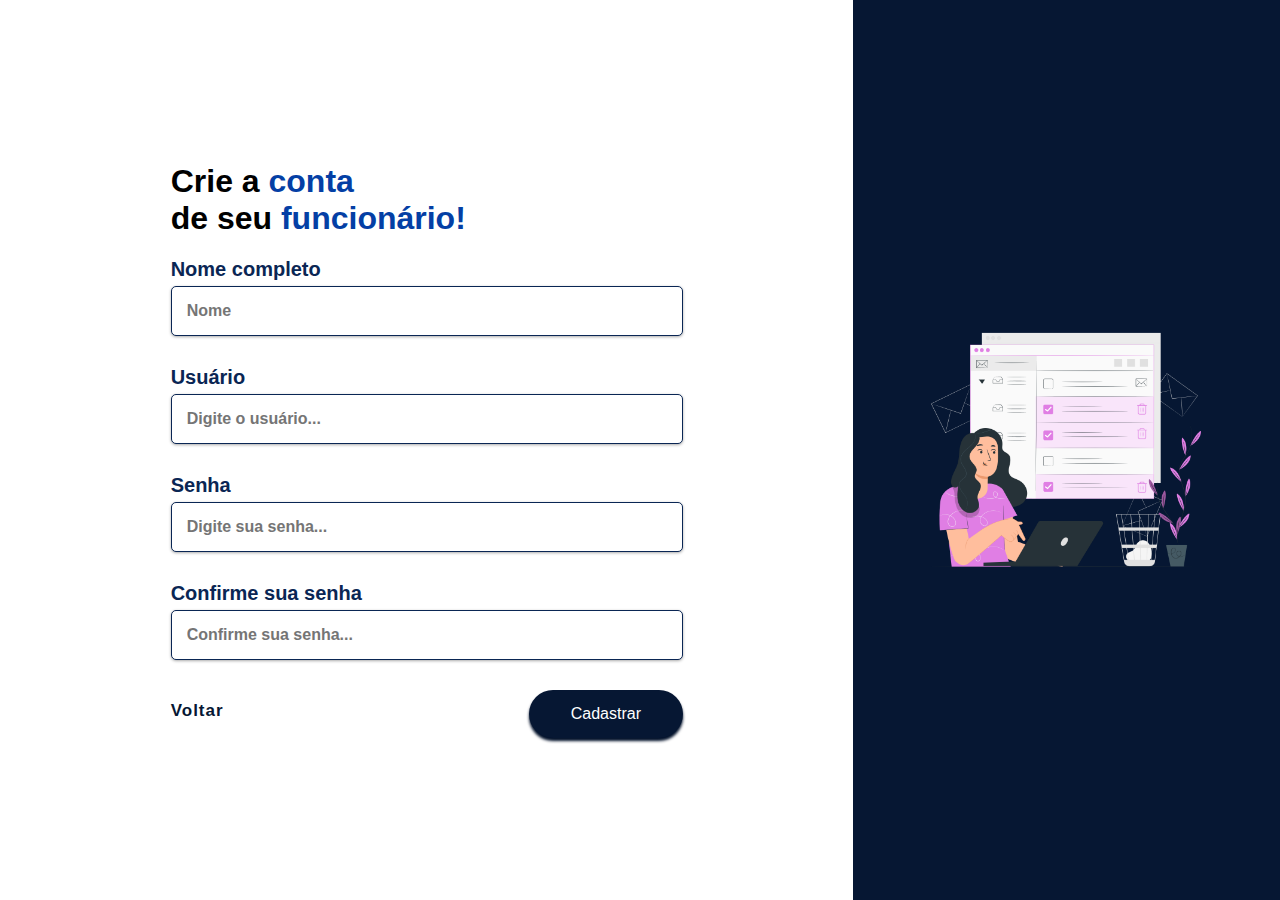
==== HTML/cadastro_funcionario.html @ cbcce424 "Initial commit" ====
<!DOCTYPE html>
<html lang="en">

<head>
    <meta charset="UTF-8">
    <meta http-equiv="X-UA-Compatible" content="IE=edge">
    <meta name="viewport" content="width=device-width, initial-scale=1.0">
    <link rel="stylesheet" href="/CSS/cadastro_funcionario.css">
    <link rel="stylesheet"
        href="https://fonts.googleapis.com/css2?family=Material+Symbols+Outlined:opsz,wght,FILL,GRAD@20..48,100..700,0..1,-50..200" />
    <title>Cadastro funcionário</title>
</head>

<body>
    <div class="main">

        <div class="left">
            <div class="card">
                <div class="textfield">

                    <h1>Crie a <span>conta</span> <br> de seu <span>funcionário!</span></h1>

                    <label for="usuario">Nome completo</label>
                    <input type="text" placeholder="Nome" id="name">

                    <div class="textfield">
                        <label for="email">Usuário</label>
                        <input type="text" placeholder="Digite o usuário..." id="email">
                    </div>

                    <div class="textfield">
                        <label for="senha">Senha</label>
                        <input type="password" placeholder="Digite sua senha..." id="senha">
                    </div>

                    <label for="confsenha">Confirme sua senha</label>
                    <input type="password" placeholder="Confirme sua senha..." id="confsenha">


                    <button class="btn">Cadastrar</button>
                </div>


                <a href="/HTML/index.html" class="link"><i class="fa-solid fa-arrow-left"></i> Voltar</a>
            </div>


        </div>

        <div class="right">
            <img src="/STATIC/image.png" class="img">

        </div>


    </div>
</body>

</html>
---- CSS/cadastro_funcionario.css ----
body {
    margin: 0;
    box-sizing: border-box;
}

.textfield svg {
    position: absolute;
    top: 42px;
    right: 16px;
    width: 24;
    height: 24;
    fill: none;
    stroke: currentColor;
    stroke-width: 2;
    stroke-linecap: round;
    stroke-linejoin: round;
}

.main {
    width: 100vw;
    height: 100vh;
    display: flex;
    justify-content: center;
    align-items: center;
}

.right {
    width: 50vw;
    height: 100vh;
    justify-content: center;
    align-items: center;
    display: flex;
    background-color: #061733;
}


.left {
    width: 100vw;
    margin: 10px 0;
    display: flex;
    justify-content: center;
    align-items: center;
}

.card {
    width: 60%;
    height: 100%;
    display: flex;
    justify-content: center;
    align-items: flex-start;
    flex-direction: column;

}

.textfield {
    width: 100%;
    display: flex;
    flex-direction: column;
    align-items: flex-start;
    justify-content: center;
}

.textfield>input {
    border: #0a2654;
    width: 100%;
    border-style: solid;
    border-width: 1px;
    border-radius: 5px;
    padding: 15px;
    font-size: 12pt;
    box-shadow: 0px 1px 3px #00000056;
    outline: none;
    box-sizing: border-box;
    margin-bottom: 30px;
    font-weight: bold;
}

.confsenha {
    margin-bottom: 50px;

}

.textfield span {
    color: #043fa5;
    font-weight: 900;
}

.textfield label {
    color: #0a2654;
    margin-bottom: 5px;
    font-size: 20px;
    font-family: Arial, Helvetica, sans-serif;
    font-weight: bold;
}

.textfield h1 {

    position: relative;
    box-sizing: border-box;
    font-family: Arial, Helvetica, sans-serif;
    justify-content: flex-start;
}

.btn {
    position: relative;
    left: 70%;
    width: 30%;
    padding: 15px 0px;
    margin: 0;
    border: none;
    box-sizing: border-box;
    border-radius: 30px;
    background: #061733;
    cursor: pointer;
    transition: 0.5s;
    box-shadow: 0px 3px 3px #011029;
    color: white;
    font-size: 1rem;
}

.btn:hover {
    background: #1e5cbe;
}

.img {
    width: 70%;
}

.link {
    text-decoration: none;
    position: relative;
    bottom: 37px;
    font-family: Arial, Helvetica, sans-serif;
    font-size: 17px;
    color: #061733;
    font-weight: bold;
    letter-spacing: 1px;

}

.link:hover {
    color: #1e5cbe;
}


@media (max-width: 1024px) {


    .card {
        display: flex;
        width: 50vw;
        height: 100vh;
        box-sizing: border-box;
        justify-content: center;
    }

    .left {
        display: flex;
        flex-direction: column-reverse;
        width: 100vw;
        height: 100vh;

    }

    .right {
        display: none;
    }

    .tri {
        display: none;
    }
}

/* celulares */
@media (max-width: 375px) {

    .card {
        display: flex;
        width: 90%;
        box-sizing: border-box;
        justify-content: space-evenly;

    }

    .left {
        display: flex;
        flex-direction: column-reverse;
        width: 100vw;
        height: 100vh;
        padding: 5px;

    }

    .btn {

        width: 100%;
        border-style: solid;
        border-width: 3px;
        border-radius: 7px;
        padding: 15px;
        font-size: 12pt;
        box-shadow: 0px 3px 3px #00000056;
        outline: none;
        box-sizing: border-box;
        margin-bottom: 30px;
        font-weight: bold;
        position: relative;
        left: 0px;
    }

    .textfield input {
        padding: 15px;
        margin-bottom: 15px;
        font-size: 15px;
    }

    .textfield label {
        font-size: 17px;
    }

    .link {
        display: none;
    }

    .textfield {
        font-size: 10px;
        width: 90%;

    }

    .right {
        display: none;
    }

    .tri {
        display: none;
    }

}
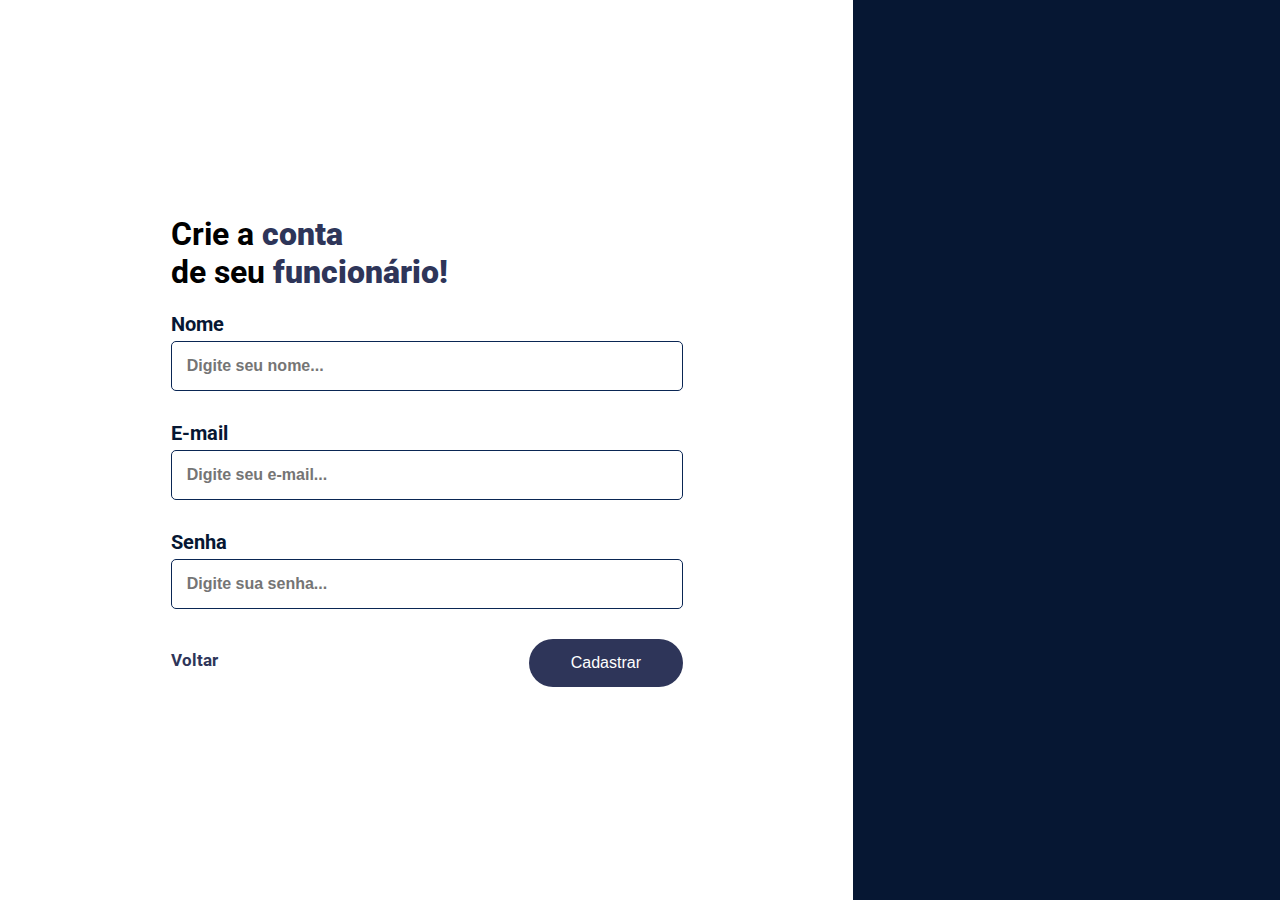
==== commit 030c832c: "." ====
--- a/HTML/cadastro_funcionario.html
+++ b/HTML/cadastro_funcionario.html
@@ -1,13 +1,13 @@
 <!DOCTYPE html>
-<html lang="en">
-
+<html lang="pt-br">
 <head>
     <meta charset="UTF-8">
     <meta http-equiv="X-UA-Compatible" content="IE=edge">
     <meta name="viewport" content="width=device-width, initial-scale=1.0">
     <link rel="stylesheet" href="/CSS/cadastro_funcionario.css">
-    <link rel="stylesheet"
-        href="https://fonts.googleapis.com/css2?family=Material+Symbols+Outlined:opsz,wght,FILL,GRAD@20..48,100..700,0..1,-50..200" />
+    <link rel="preconnect" href="https://fonts.googleapis.com">
+    <link rel="preconnect" href="https://fonts.gstatic.com" crossorigin>
+    <link href="https://fonts.googleapis.com/css2?family=Roboto:wght@300;400;700&display=swap" rel="stylesheet">
     <title>Cadastro funcionário</title>
 </head>
 
@@ -20,23 +20,17 @@
 
                     <h1>Crie a <span>conta</span> <br> de seu <span>funcionário!</span></h1>
 
-                    <label for="usuario">Nome completo</label>
-                    <input type="text" placeholder="Nome" id="name">
+                    <label for="usuario">Nome</label>
+                    <input type="text" placeholder="Digite seu nome..." id="name">
 
-                    <div class="textfield">
-                        <label for="email">Usuário</label>
-                        <input type="text" placeholder="Digite o usuário..." id="email">
-                    </div>
+                    <label for="email">E-mail</label>
+                    <input type="text" placeholder="Digite seu e-mail..." id="email">
 
-                    <div class="textfield">
-                        <label for="senha">Senha</label>
-                        <input type="password" placeholder="Digite sua senha..." id="senha">
-                    </div>
-
-                    <label for="confsenha">Confirme sua senha</label>
-                    <input type="password" placeholder="Confirme sua senha..." id="confsenha">
-
-
+                   
+                    <label for="senha">Senha</label>
+                    <input type="password" placeholder="Digite sua senha..." id="senha">
+                       
+           
                     <button class="btn">Cadastrar</button>
                 </div>
 
@@ -48,7 +42,7 @@
         </div>
 
         <div class="right">
-            <img src="/STATIC/image.png" class="img">
+            <img src="" class="img">
 
         </div>
 
--- a/CSS/cadastro_funcionario.css
+++ b/CSS/cadastro_funcionario.css
@@ -1,6 +1,7 @@
 body {
     margin: 0;
     box-sizing: border-box;
+    font-family: 'roboto',  monospace;
 }
 
 .textfield svg {
@@ -68,7 +69,6 @@
     border-radius: 5px;
     padding: 15px;
     font-size: 12pt;
-    box-shadow: 0px 1px 3px #00000056;
     outline: none;
     box-sizing: border-box;
     margin-bottom: 30px;
@@ -81,15 +81,14 @@
 }
 
 .textfield span {
-    color: #043fa5;
+    color: #2E3559;
     font-weight: 900;
 }
 
 .textfield label {
-    color: #0a2654;
+    color: #061733;
     margin-bottom: 5px;
     font-size: 20px;
-    font-family: Arial, Helvetica, sans-serif;
     font-weight: bold;
 }
 
@@ -97,7 +96,6 @@
 
     position: relative;
     box-sizing: border-box;
-    font-family: Arial, Helvetica, sans-serif;
     justify-content: flex-start;
 }
 
@@ -110,16 +108,15 @@
     border: none;
     box-sizing: border-box;
     border-radius: 30px;
-    background: #061733;
+    background: #2E3559;
     cursor: pointer;
     transition: 0.5s;
-    box-shadow: 0px 3px 3px #011029;
     color: white;
     font-size: 1rem;
 }
 
 .btn:hover {
-    background: #1e5cbe;
+    background: #061733;
 }
 
 .img {
@@ -130,16 +127,14 @@
     text-decoration: none;
     position: relative;
     bottom: 37px;
-    font-family: Arial, Helvetica, sans-serif;
     font-size: 17px;
+    color: #2E3559;
+    font-weight: bold;
+
+}
+
+.link:hover {
     color: #061733;
-    font-weight: bold;
-    letter-spacing: 1px;
-
-}
-
-.link:hover {
-    color: #1e5cbe;
 }
 
 
